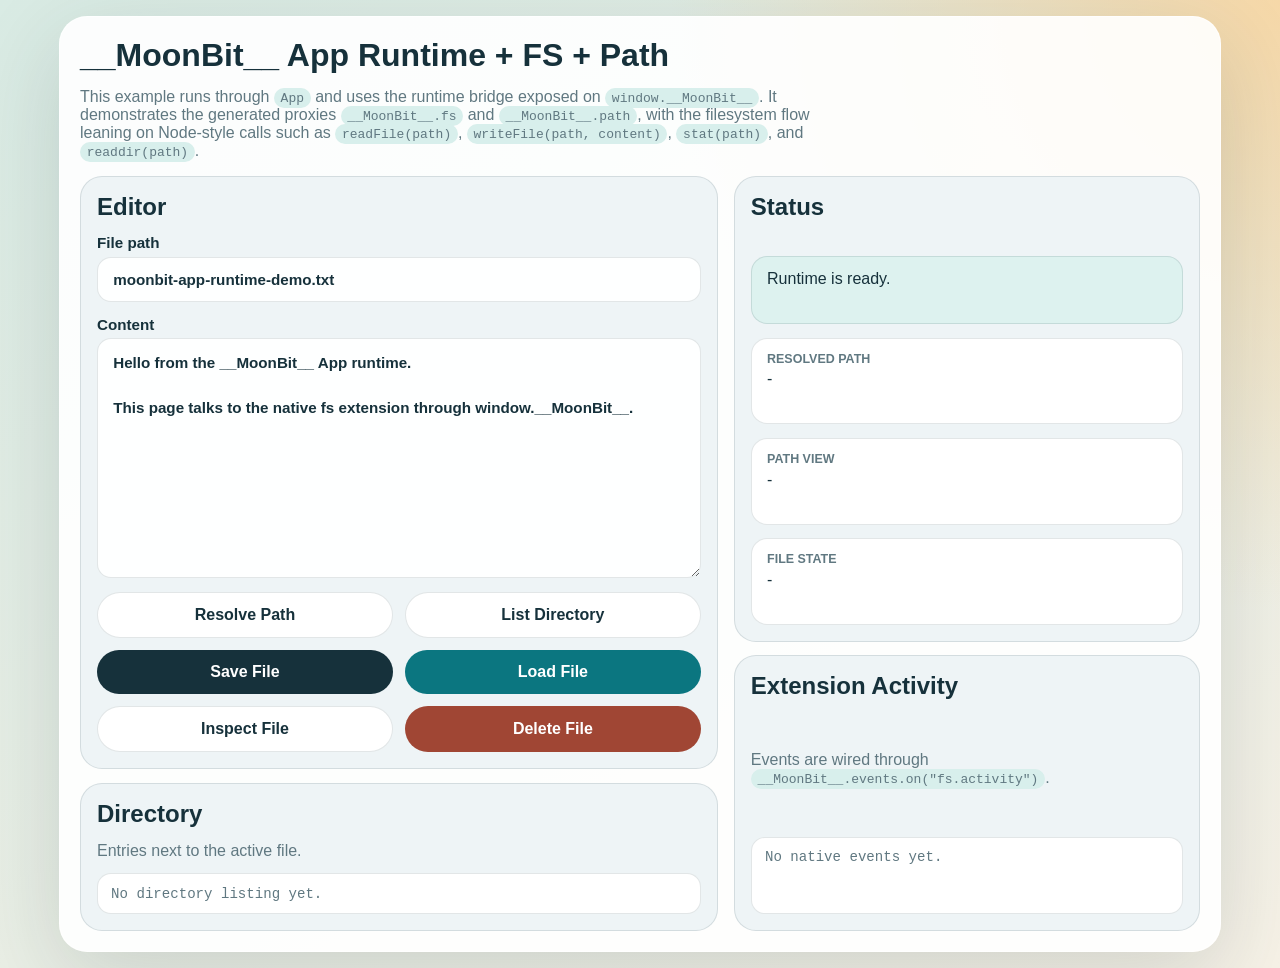
==== app/app.html @ dd626828 "refactor: rename demo package to app" ====
<html>
    <head>
        <style>
            :root {
                color-scheme: light dark;
                --bg-splash: #f6d8a8;
                --bg-start: #d9ebe4;
                --bg-end: #f7f2e7;
                --ink: #16313b;
                --muted: #607881;
                --shell: rgba(255, 255, 255, 0.9);
                --shell-line: rgba(255, 255, 255, 0.7);
                --panel: #eef4f6;
                --panel-line: rgba(22, 49, 59, 0.12);
                --field: rgba(255, 255, 255, 0.94);
                --surface: #ffffff;
                --code-chip: #d8efec;
                --button: #16313b;
                --button-alt: #0b7680;
                --button-ghost: #ffffff;
                --button-ghost-text: #16313b;
                --button-warn: #a04634;
                --notice-ok: #ddf2ef;
                --notice-error: #f9dfdb;
                --shadow: rgba(22, 49, 59, 0.16);
            }

            @media (prefers-color-scheme: dark) {
                :root {
                    --bg-splash: rgba(52, 211, 153, 0.28);
                    --bg-start: #0f1820;
                    --bg-end: #161d27;
                    --ink: #edf3f8;
                    --muted: #9eb2bd;
                    --shell: rgba(16, 24, 31, 0.9);
                    --shell-line: rgba(237, 243, 248, 0.08);
                    --panel: #111b24;
                    --panel-line: rgba(237, 243, 248, 0.1);
                    --field: #0f1820;
                    --surface: #0c141b;
                    --code-chip: #12303a;
                    --button: #34d399;
                    --button-alt: #22c1b4;
                    --button-ghost: #16212b;
                    --button-ghost-text: #edf3f8;
                    --button-warn: #f87171;
                    --notice-ok: #0f2a29;
                    --notice-error: #351918;
                    --shadow: rgba(0, 0, 0, 0.42);
                }
            }

            body {
                margin: 0;
                min-height: 100vh;
                background:
                    radial-gradient(circle at top right, var(--bg-splash) 0%, transparent 38%),
                    linear-gradient(150deg, var(--bg-start) 0%, var(--bg-end) 100%);
                color: var(--ink);
                font-family: "Avenir Next", "Trebuchet MS", sans-serif;
            }
            .shell {
                width: min(70rem, calc(100vw - 2rem));
                margin: 1rem auto;
                padding: 1.25rem;
                border-radius: 28px;
                background: var(--shell);
                border: 1px solid var(--shell-line);
                box-shadow: 0 26px 90px var(--shadow);
            }
            h1,
            h2,
            p {
                margin: 0;
            }
            .hero,
            .panel,
            .stack,
            .form {
                display: grid;
                gap: 0.85rem;
            }
            .hero {
                margin-bottom: 1rem;
            }
            .hero p {
                color: var(--muted);
                max-width: 48rem;
            }
            code {
                padding: 0.16rem 0.42rem;
                border-radius: 999px;
                background: var(--code-chip);
            }
            .layout {
                display: grid;
                grid-template-columns: minmax(0, 1.3fr) minmax(18rem, 0.95fr);
                gap: 1rem;
            }
            .panel {
                padding: 1rem;
                border-radius: 22px;
                background: var(--panel);
                border: 1px solid var(--panel-line);
            }
            label {
                display: grid;
                gap: 0.35rem;
                font-size: 0.95rem;
                font-weight: 600;
            }
            input,
            textarea,
            button {
                font: inherit;
            }
            input,
            textarea {
                width: 100%;
                box-sizing: border-box;
                border: 1px solid var(--panel-line);
                border-radius: 14px;
                background: var(--field);
                color: var(--ink);
                padding: 0.82rem 0.95rem;
            }
            textarea {
                min-height: 15rem;
                resize: vertical;
                line-height: 1.48;
            }
            .actions {
                display: grid;
                grid-template-columns: repeat(2, minmax(0, 1fr));
                gap: 0.75rem;
            }
            button {
                border: 0;
                border-radius: 999px;
                padding: 0.82rem 1rem;
                background: var(--button);
                color: white;
                font-weight: 600;
                cursor: pointer;
            }
            button.alt {
                background: var(--button-alt);
            }
            button.ghost {
                background: var(--button-ghost);
                color: var(--button-ghost-text);
                border: 1px solid var(--panel-line);
            }
            button.warn {
                background: var(--button-warn);
            }
            button:disabled {
                opacity: 0.65;
                cursor: progress;
            }
            .notice,
            .meta {
                border-radius: 16px;
                padding: 0.82rem 0.95rem;
                background: var(--surface);
                border: 1px solid var(--panel-line);
            }
            .notice.error {
                background: var(--notice-error);
            }
            .notice.ok {
                background: var(--notice-ok);
            }
            .muted {
                color: var(--muted);
            }
            .list {
                display: grid;
                gap: 0.55rem;
                margin: 0;
                padding: 0;
                list-style: none;
                max-height: 18rem;
                overflow: auto;
            }
            .list li {
                border-radius: 14px;
                background: var(--surface);
                border: 1px solid var(--panel-line);
                padding: 0.72rem 0.82rem;
                font-family: "SF Mono", "Menlo", monospace;
                font-size: 0.88rem;
            }
            .meta strong {
                display: block;
                margin-bottom: 0.28rem;
                color: var(--muted);
                font-size: 0.78rem;
                text-transform: uppercase;
            }
            @media (max-width: 860px) {
                .layout,
                .actions {
                    grid-template-columns: 1fr;
                }
            }
        </style>
    </head>
    <body>
        <div class="shell">
            <div class="hero">
                <h1>__MoonBit__ App Runtime + FS + Path</h1>
                <p>
                    This example runs through <code>App</code> and uses the
                    runtime bridge exposed on <code>window.__MoonBit__</code>.
                    It demonstrates the generated proxies
                    <code>__MoonBit__.fs</code> and
                    <code>__MoonBit__.path</code>, with the filesystem flow
                    leaning on Node-style calls such as
                    <code>readFile(path)</code>,
                    <code>writeFile(path, content)</code>,
                    <code>stat(path)</code>, and
                    <code>readdir(path)</code>.
                </p>
            </div>
            <div class="layout">
                <div class="stack">
                    <div class="panel">
                        <h2>Editor</h2>
                        <div class="form">
                            <label>
                                File path
                                <input id="path" value="moonbit-app-runtime-demo.txt" />
                            </label>
                            <label>
                                Content
                                <textarea id="content">Hello from the __MoonBit__ App runtime.

This page talks to the native fs extension through window.__MoonBit__.</textarea>
                            </label>
                            <div class="actions">
                                <button id="resolve" class="ghost">Resolve Path</button>
                                <button id="listDir" class="ghost">List Directory</button>
                                <button id="save">Save File</button>
                                <button id="load" class="alt">Load File</button>
                                <button id="inspect" class="ghost">Inspect File</button>
                                <button id="remove" class="warn">Delete File</button>
                            </div>
                        </div>
                    </div>
                    <div class="panel">
                        <h2>Directory</h2>
                        <p class="muted">Entries next to the active file.</p>
                        <ul id="dirList" class="list">
                            <li class="muted">No directory listing yet.</li>
                        </ul>
                    </div>
                </div>
                <div class="stack">
                    <div class="panel">
                        <h2>Status</h2>
                        <div id="notice" class="notice ok">Runtime is ready.</div>
                        <div id="resolved" class="meta">
                            <strong>Resolved Path</strong>
                            <span>-</span>
                        </div>
                        <div id="pathInfo" class="meta">
                            <strong>Path View</strong>
                            <span>-</span>
                        </div>
                        <div id="stat" class="meta">
                            <strong>File State</strong>
                            <span>-</span>
                        </div>
                    </div>
                    <div class="panel">
                        <h2>Extension Activity</h2>
                        <p class="muted">
                            Events are wired through <code>__MoonBit__.events.on("fs.activity")</code>.
                        </p>
                        <ul id="events" class="list">
                            <li class="muted">No native events yet.</li>
                        </ul>
                    </div>
                </div>
            </div>
        </div>
        <script>
            const app = window.__MoonBit__;
            const fs = app.fs;
            const pathApi = app.path;
            const pathInput = document.getElementById("path");
            const contentInput = document.getElementById("content");
            const notice = document.getElementById("notice");
            const resolved = document.getElementById("resolved").querySelector("span");
            const pathInfo = document.getElementById("pathInfo").querySelector("span");
            const stat = document.getElementById("stat").querySelector("span");
            const dirList = document.getElementById("dirList");
            const events = document.getElementById("events");
            const buttons = Array.from(document.querySelectorAll("button"));

            function setBusy(busy) {
                buttons.forEach((button) => {
                    button.disabled = busy;
                });
            }

            function setNotice(message, kind) {
                notice.textContent = message;
                notice.className = "notice " + (kind || "ok");
            }

            function renderDir(entries) {
                dirList.innerHTML = "";
                if (!entries.length) {
                    dirList.innerHTML = '<li class="muted">The directory is empty.</li>';
                    return;
                }
                entries.forEach((entry) => {
                    const item = document.createElement("li");
                    item.textContent = entry;
                    dirList.appendChild(item);
                });
            }

            function renderEvent(event) {
                const item = document.createElement("li");
                const payload = event.payload || {};
                const parts = [event.name];
                if (payload.path) {
                    parts.push(payload.path);
                }
                if (payload.rid != null) {
                    parts.push("rid " + payload.rid);
                }
                if (payload.bytes != null) {
                    parts.push(payload.bytes + " bytes");
                }
                item.textContent = parts.join(" | ");
                if (events.firstElementChild && events.firstElementChild.className === "muted") {
                    events.innerHTML = "";
                }
                events.prepend(item);
                while (events.children.length > 8) {
                    events.removeChild(events.lastElementChild);
                }
            }

            async function refreshPathInfo(path) {
                const [dirname, basename, extname, absolute, normalized] = await Promise.all([
                    pathApi.dirname(path),
                    pathApi.basename(path),
                    pathApi.extname(path),
                    pathApi.isAbsolute(path),
                    pathApi.normalize(path),
                ]);
                pathInfo.textContent =
                    "dir " +
                    dirname +
                    " | base " +
                    basename +
                    " | ext " +
                    (extname || "(none)") +
                    " | absolute " +
                    absolute +
                    " | normalized " +
                    normalized;
            }

            async function resolveInputPath() {
                const input = pathInput.value.trim();
                if (!input) {
                    throw new Error("Please enter a file path.");
                }
                const absolutePath = await pathApi.resolve(input);
                pathInput.value = absolutePath;
                resolved.textContent = absolutePath;
                await refreshPathInfo(absolutePath);
                return absolutePath;
            }

            async function inspect(path) {
                return fs.stat(path, { throwIfNoEntry: false });
            }

            app.events.on("fs.activity", (event) => {
                renderEvent(event);
            });

            document.getElementById("resolve").addEventListener("click", async () => {
                setBusy(true);
                try {
                    await resolveInputPath();
                    setNotice("Resolved the input path through __MoonBit__.path.resolve().");
                } catch (error) {
                    setNotice("Resolve failed: " + String(error), "error");
                }
                setBusy(false);
            });

            document.getElementById("save").addEventListener("click", async () => {
                setBusy(true);
                try {
                    const path = await resolveInputPath();
                    await fs.writeFile(path, contentInput.value, { flush: true });
                    const summary = await inspect(path);
                    stat.textContent = summary.exists
                        ? "size " + summary.size + ", file " + summary.is_file + ", dir " + summary.is_dir
                        : "missing";
                    setNotice("Saved the file through __MoonBit__.fs.writeFile().");
                } catch (error) {
                    setNotice("Save failed: " + String(error), "error");
                }
                setBusy(false);
            });

            document.getElementById("load").addEventListener("click", async () => {
                setBusy(true);
                try {
                    const path = await resolveInputPath();
                    const loaded = {
                        summary: await inspect(path),
                        read: await fs.readFile(path),
                    };
                    contentInput.value = loaded.read.content;
                    stat.textContent =
                        "size " +
                        loaded.summary.size +
                        ", file " +
                        loaded.summary.is_file +
                        ", dir " +
                        loaded.summary.is_dir;
                    setNotice("Loaded the file through __MoonBit__.fs.readFile().");
                } catch (error) {
                    setNotice("Load failed: " + String(error), "error");
                }
                setBusy(false);
            });

            document.getElementById("inspect").addEventListener("click", async () => {
                setBusy(true);
                try {
                    const path = await resolveInputPath();
                    const summary = await inspect(path);
                    stat.textContent = summary.exists
                        ? "size " + summary.size + ", file " + summary.is_file + ", dir " + summary.is_dir
                        : "missing";
                    setNotice(
                        summary.exists
                            ? "Inspected the current file."
                            : "The file does not exist yet.",
                        summary.exists ? "ok" : "error",
                    );
                } catch (error) {
                    setNotice("Inspect failed: " + String(error), "error");
                }
                setBusy(false);
            });

            document.getElementById("listDir").addEventListener("click", async () => {
                setBusy(true);
                try {
                    const path = await resolveInputPath();
                    const dirname = await pathApi.dirname(path);
                    const entries = await fs.readdir(dirname);
                    renderDir(entries.entries);
                    setNotice("Listed the parent directory.");
                } catch (error) {
                    setNotice("Directory listing failed: " + String(error), "error");
                }
                setBusy(false);
            });

            document.getElementById("remove").addEventListener("click", async () => {
                setBusy(true);
                try {
                    const path = await resolveInputPath();
                    const removed = await fs.rm(path, { force: true });
                    stat.textContent = removed.removed ? "removed" : "already missing";
                    setNotice(
                        removed.removed ? "Deleted the file." : "The file was already absent.",
                        removed.removed ? "ok" : "error",
                    );
                } catch (error) {
                    setNotice("Delete failed: " + String(error), "error");
                }
                setBusy(false);
            });

            resolveInputPath().catch((error) => {
                setNotice("Initial path analysis failed: " + String(error), "error");
            });
        </script>
    </body>
</html>
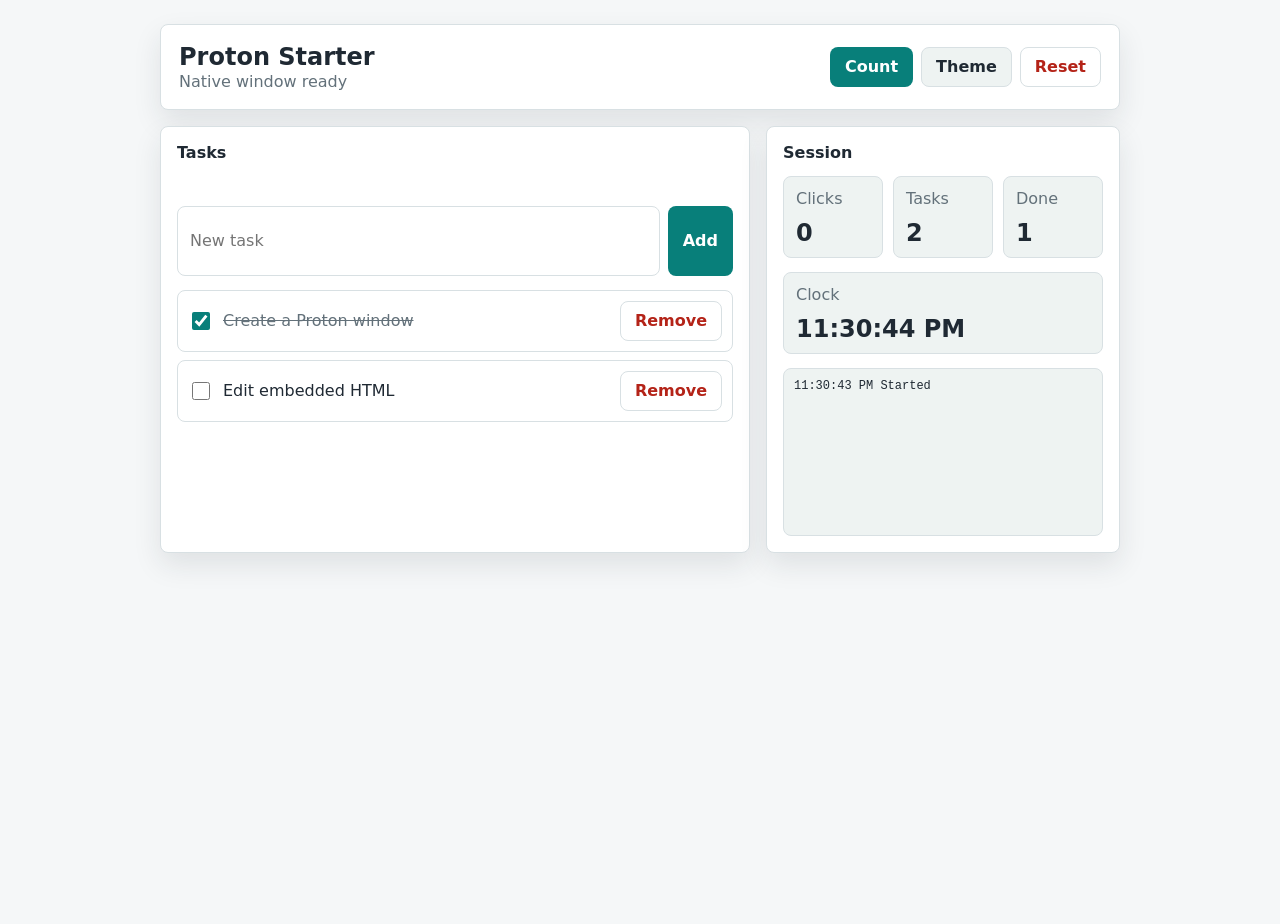
==== commit b69de4f8: "feat: make demo a generic Proton starter" ====
--- a/app/app.html
+++ b/app/app.html
@@ -1,495 +1,435 @@
-<html>
+<!doctype html>
+<html lang="en">
     <head>
+        <meta charset="utf-8" />
+        <meta name="viewport" content="width=device-width, initial-scale=1" />
         <style>
             :root {
-                color-scheme: light dark;
-                --bg-splash: #f6d8a8;
-                --bg-start: #d9ebe4;
-                --bg-end: #f7f2e7;
-                --ink: #16313b;
-                --muted: #607881;
-                --shell: rgba(255, 255, 255, 0.9);
-                --shell-line: rgba(255, 255, 255, 0.7);
-                --panel: #eef4f6;
-                --panel-line: rgba(22, 49, 59, 0.12);
-                --field: rgba(255, 255, 255, 0.94);
-                --surface: #ffffff;
-                --code-chip: #d8efec;
-                --button: #16313b;
-                --button-alt: #0b7680;
-                --button-ghost: #ffffff;
-                --button-ghost-text: #16313b;
-                --button-warn: #a04634;
-                --notice-ok: #ddf2ef;
-                --notice-error: #f9dfdb;
-                --shadow: rgba(22, 49, 59, 0.16);
-            }
-
-            @media (prefers-color-scheme: dark) {
-                :root {
-                    --bg-splash: rgba(52, 211, 153, 0.28);
-                    --bg-start: #0f1820;
-                    --bg-end: #161d27;
-                    --ink: #edf3f8;
-                    --muted: #9eb2bd;
-                    --shell: rgba(16, 24, 31, 0.9);
-                    --shell-line: rgba(237, 243, 248, 0.08);
-                    --panel: #111b24;
-                    --panel-line: rgba(237, 243, 248, 0.1);
-                    --field: #0f1820;
-                    --surface: #0c141b;
-                    --code-chip: #12303a;
-                    --button: #34d399;
-                    --button-alt: #22c1b4;
-                    --button-ghost: #16212b;
-                    --button-ghost-text: #edf3f8;
-                    --button-warn: #f87171;
-                    --notice-ok: #0f2a29;
-                    --notice-error: #351918;
-                    --shadow: rgba(0, 0, 0, 0.42);
-                }
+                color-scheme: light;
+                --bg: #f5f7f8;
+                --panel: #ffffff;
+                --panel-alt: #eef3f2;
+                --line: #d8e0e3;
+                --ink: #1f2933;
+                --muted: #63717a;
+                --accent: #087f7a;
+                --accent-ink: #ffffff;
+                --warm: #b45309;
+                --danger: #b42318;
+                --shadow: rgba(31, 41, 51, 0.1);
+            }
+
+            [data-theme="dark"] {
+                color-scheme: dark;
+                --bg: #101417;
+                --panel: #171d21;
+                --panel-alt: #1f292e;
+                --line: #344149;
+                --ink: #edf2f4;
+                --muted: #a7b4bb;
+                --accent: #2dd4bf;
+                --accent-ink: #071011;
+                --warm: #f59e0b;
+                --danger: #fb7185;
+                --shadow: rgba(0, 0, 0, 0.32);
+            }
+
+            * {
+                box-sizing: border-box;
             }
 
             body {
                 margin: 0;
                 min-height: 100vh;
-                background:
-                    radial-gradient(circle at top right, var(--bg-splash) 0%, transparent 38%),
-                    linear-gradient(150deg, var(--bg-start) 0%, var(--bg-end) 100%);
+                background: var(--bg);
                 color: var(--ink);
-                font-family: "Avenir Next", "Trebuchet MS", sans-serif;
-            }
-            .shell {
-                width: min(70rem, calc(100vw - 2rem));
-                margin: 1rem auto;
-                padding: 1.25rem;
-                border-radius: 28px;
-                background: var(--shell);
-                border: 1px solid var(--shell-line);
-                box-shadow: 0 26px 90px var(--shadow);
-            }
+                font-family:
+                    Inter, "Segoe UI", system-ui, -apple-system, BlinkMacSystemFont,
+                    sans-serif;
+            }
+
+            button,
+            input {
+                font: inherit;
+            }
+
+            .app {
+                width: min(960px, calc(100vw - 32px));
+                margin: 24px auto;
+                display: grid;
+                gap: 16px;
+            }
+
+            .topbar,
+            .panel,
+            .task {
+                border: 1px solid var(--line);
+                border-radius: 8px;
+                background: var(--panel);
+                box-shadow: 0 12px 28px var(--shadow);
+            }
+
+            .topbar {
+                min-height: 80px;
+                padding: 18px;
+                display: flex;
+                align-items: center;
+                justify-content: space-between;
+                gap: 16px;
+            }
+
             h1,
             h2,
             p {
                 margin: 0;
             }
-            .hero,
-            .panel,
-            .stack,
-            .form {
-                display: grid;
-                gap: 0.85rem;
-            }
-            .hero {
-                margin-bottom: 1rem;
-            }
-            .hero p {
-                color: var(--muted);
-                max-width: 48rem;
-            }
-            code {
-                padding: 0.16rem 0.42rem;
-                border-radius: 999px;
-                background: var(--code-chip);
-            }
-            .layout {
-                display: grid;
-                grid-template-columns: minmax(0, 1.3fr) minmax(18rem, 0.95fr);
-                gap: 1rem;
-            }
-            .panel {
-                padding: 1rem;
-                border-radius: 22px;
-                background: var(--panel);
-                border: 1px solid var(--panel-line);
-            }
-            label {
-                display: grid;
-                gap: 0.35rem;
-                font-size: 0.95rem;
-                font-weight: 600;
-            }
-            input,
-            textarea,
-            button {
-                font: inherit;
-            }
-            input,
-            textarea {
-                width: 100%;
-                box-sizing: border-box;
-                border: 1px solid var(--panel-line);
-                border-radius: 14px;
-                background: var(--field);
-                color: var(--ink);
-                padding: 0.82rem 0.95rem;
-            }
-            textarea {
-                min-height: 15rem;
-                resize: vertical;
-                line-height: 1.48;
-            }
-            .actions {
-                display: grid;
-                grid-template-columns: repeat(2, minmax(0, 1fr));
-                gap: 0.75rem;
-            }
-            button {
-                border: 0;
-                border-radius: 999px;
-                padding: 0.82rem 1rem;
-                background: var(--button);
-                color: white;
-                font-weight: 600;
-                cursor: pointer;
-            }
-            button.alt {
-                background: var(--button-alt);
-            }
-            button.ghost {
-                background: var(--button-ghost);
-                color: var(--button-ghost-text);
-                border: 1px solid var(--panel-line);
-            }
-            button.warn {
-                background: var(--button-warn);
-            }
-            button:disabled {
-                opacity: 0.65;
-                cursor: progress;
-            }
-            .notice,
-            .meta {
-                border-radius: 16px;
-                padding: 0.82rem 0.95rem;
-                background: var(--surface);
-                border: 1px solid var(--panel-line);
-            }
-            .notice.error {
-                background: var(--notice-error);
-            }
-            .notice.ok {
-                background: var(--notice-ok);
-            }
+
+            h1 {
+                font-size: 24px;
+                line-height: 1.2;
+            }
+
+            h2 {
+                font-size: 16px;
+                line-height: 1.2;
+            }
+
             .muted {
                 color: var(--muted);
             }
-            .list {
-                display: grid;
-                gap: 0.55rem;
-                margin: 0;
-                padding: 0;
-                list-style: none;
-                max-height: 18rem;
+
+            .toolbar {
+                display: flex;
+                gap: 8px;
+                flex-wrap: wrap;
+                justify-content: flex-end;
+            }
+
+            .grid {
+                display: grid;
+                grid-template-columns: minmax(0, 1.25fr) minmax(280px, 0.75fr);
+                gap: 16px;
+            }
+
+            .panel {
+                padding: 16px;
+                display: grid;
+                gap: 14px;
+            }
+
+            .stats {
+                display: grid;
+                grid-template-columns: repeat(3, minmax(0, 1fr));
+                gap: 10px;
+            }
+
+            .stat {
+                min-height: 82px;
+                padding: 12px;
+                border: 1px solid var(--line);
+                border-radius: 8px;
+                background: var(--panel-alt);
+                display: grid;
+                align-content: space-between;
+            }
+
+            .stat strong {
+                font-size: 24px;
+                line-height: 1;
+            }
+
+            .row {
+                display: grid;
+                grid-template-columns: minmax(0, 1fr) auto;
+                gap: 8px;
+            }
+
+            input {
+                width: 100%;
+                min-height: 40px;
+                border: 1px solid var(--line);
+                border-radius: 8px;
+                background: var(--panel);
+                color: var(--ink);
+                padding: 0 12px;
+            }
+
+            button {
+                min-height: 40px;
+                border: 1px solid transparent;
+                border-radius: 8px;
+                padding: 0 14px;
+                background: var(--accent);
+                color: var(--accent-ink);
+                cursor: pointer;
+                font-weight: 600;
+            }
+
+            button.secondary {
+                background: var(--panel-alt);
+                color: var(--ink);
+                border-color: var(--line);
+            }
+
+            button.warm {
+                background: var(--warm);
+                color: #ffffff;
+            }
+
+            button.danger {
+                background: transparent;
+                color: var(--danger);
+                border-color: var(--line);
+            }
+
+            .tasks {
+                display: grid;
+                gap: 8px;
+                min-height: 216px;
+                align-content: start;
+            }
+
+            .task {
+                min-height: 52px;
+                padding: 10px;
+                display: grid;
+                grid-template-columns: auto minmax(0, 1fr) auto;
+                align-items: center;
+                gap: 10px;
+                box-shadow: none;
+            }
+
+            .task input {
+                width: 18px;
+                min-height: 18px;
+                accent-color: var(--accent);
+            }
+
+            .task.done span {
+                color: var(--muted);
+                text-decoration: line-through;
+            }
+
+            .empty {
+                min-height: 216px;
+                border: 1px dashed var(--line);
+                border-radius: 8px;
+                display: grid;
+                place-items: center;
+                color: var(--muted);
+            }
+
+            .log {
+                min-height: 168px;
+                max-height: 168px;
                 overflow: auto;
-            }
-            .list li {
-                border-radius: 14px;
-                background: var(--surface);
-                border: 1px solid var(--panel-line);
-                padding: 0.72rem 0.82rem;
-                font-family: "SF Mono", "Menlo", monospace;
-                font-size: 0.88rem;
-            }
-            .meta strong {
-                display: block;
-                margin-bottom: 0.28rem;
-                color: var(--muted);
-                font-size: 0.78rem;
-                text-transform: uppercase;
-            }
-            @media (max-width: 860px) {
-                .layout,
-                .actions {
+                border: 1px solid var(--line);
+                border-radius: 8px;
+                background: var(--panel-alt);
+                padding: 10px;
+                display: grid;
+                align-content: start;
+                gap: 6px;
+                font-family: "Cascadia Mono", "SFMono-Regular", Consolas, monospace;
+                font-size: 12px;
+            }
+
+            .log div {
+                white-space: nowrap;
+            }
+
+            @media (max-width: 760px) {
+                .topbar {
+                    align-items: flex-start;
+                    flex-direction: column;
+                }
+
+                .toolbar {
+                    justify-content: flex-start;
+                }
+
+                .grid,
+                .stats {
                     grid-template-columns: 1fr;
                 }
             }
         </style>
     </head>
     <body>
-        <div class="shell">
-            <div class="hero">
-                <h1>__MoonBit__ App Runtime + FS + Path</h1>
-                <p>
-                    This example runs through <code>App</code> and uses the
-                    runtime bridge exposed on <code>window.__MoonBit__</code>.
-                    It demonstrates the generated proxies
-                    <code>__MoonBit__.fs</code> and
-                    <code>__MoonBit__.path</code>, with the filesystem flow
-                    leaning on Node-style calls such as
-                    <code>readFile(path)</code>,
-                    <code>writeFile(path, content)</code>,
-                    <code>stat(path)</code>, and
-                    <code>readdir(path)</code>.
-                </p>
-            </div>
-            <div class="layout">
-                <div class="stack">
-                    <div class="panel">
-                        <h2>Editor</h2>
-                        <div class="form">
-                            <label>
-                                File path
-                                <input id="path" value="moonbit-app-runtime-demo.txt" />
-                            </label>
-                            <label>
-                                Content
-                                <textarea id="content">Hello from the __MoonBit__ App runtime.
-
-This page talks to the native fs extension through window.__MoonBit__.</textarea>
-                            </label>
-                            <div class="actions">
-                                <button id="resolve" class="ghost">Resolve Path</button>
-                                <button id="listDir" class="ghost">List Directory</button>
-                                <button id="save">Save File</button>
-                                <button id="load" class="alt">Load File</button>
-                                <button id="inspect" class="ghost">Inspect File</button>
-                                <button id="remove" class="warn">Delete File</button>
-                            </div>
+        <main class="app">
+            <header class="topbar">
+                <div>
+                    <h1>Proton Starter</h1>
+                    <p class="muted" id="subtitle">Native window ready</p>
+                </div>
+                <div class="toolbar">
+                    <button id="tick">Count</button>
+                    <button id="theme" class="secondary">Theme</button>
+                    <button id="reset" class="danger">Reset</button>
+                </div>
+            </header>
+
+            <section class="grid">
+                <div class="panel">
+                    <h2>Tasks</h2>
+                    <form class="row" id="taskForm">
+                        <input id="taskInput" placeholder="New task" autocomplete="off" />
+                        <button>Add</button>
+                    </form>
+                    <div id="tasks" class="tasks"></div>
+                </div>
+
+                <aside class="panel">
+                    <h2>Session</h2>
+                    <div class="stats">
+                        <div class="stat">
+                            <span class="muted">Clicks</span>
+                            <strong id="count">0</strong>
+                        </div>
+                        <div class="stat">
+                            <span class="muted">Tasks</span>
+                            <strong id="taskCount">0</strong>
+                        </div>
+                        <div class="stat">
+                            <span class="muted">Done</span>
+                            <strong id="doneCount">0</strong>
                         </div>
                     </div>
-                    <div class="panel">
-                        <h2>Directory</h2>
-                        <p class="muted">Entries next to the active file.</p>
-                        <ul id="dirList" class="list">
-                            <li class="muted">No directory listing yet.</li>
-                        </ul>
+                    <div class="stat">
+                        <span class="muted">Clock</span>
+                        <strong id="clock">--:--:--</strong>
                     </div>
-                </div>
-                <div class="stack">
-                    <div class="panel">
-                        <h2>Status</h2>
-                        <div id="notice" class="notice ok">Runtime is ready.</div>
-                        <div id="resolved" class="meta">
-                            <strong>Resolved Path</strong>
-                            <span>-</span>
-                        </div>
-                        <div id="pathInfo" class="meta">
-                            <strong>Path View</strong>
-                            <span>-</span>
-                        </div>
-                        <div id="stat" class="meta">
-                            <strong>File State</strong>
-                            <span>-</span>
-                        </div>
-                    </div>
-                    <div class="panel">
-                        <h2>Extension Activity</h2>
-                        <p class="muted">
-                            Events are wired through <code>__MoonBit__.events.on("fs.activity")</code>.
-                        </p>
-                        <ul id="events" class="list">
-                            <li class="muted">No native events yet.</li>
-                        </ul>
-                    </div>
-                </div>
-            </div>
-        </div>
+                    <div class="log" id="log"></div>
+                </aside>
+            </section>
+        </main>
+
         <script>
-            const app = window.__MoonBit__;
-            const fs = app.fs;
-            const pathApi = app.path;
-            const pathInput = document.getElementById("path");
-            const contentInput = document.getElementById("content");
-            const notice = document.getElementById("notice");
-            const resolved = document.getElementById("resolved").querySelector("span");
-            const pathInfo = document.getElementById("pathInfo").querySelector("span");
-            const stat = document.getElementById("stat").querySelector("span");
-            const dirList = document.getElementById("dirList");
-            const events = document.getElementById("events");
-            const buttons = Array.from(document.querySelectorAll("button"));
-
-            function setBusy(busy) {
-                buttons.forEach((button) => {
-                    button.disabled = busy;
-                });
-            }
-
-            function setNotice(message, kind) {
-                notice.textContent = message;
-                notice.className = "notice " + (kind || "ok");
-            }
-
-            function renderDir(entries) {
-                dirList.innerHTML = "";
-                if (!entries.length) {
-                    dirList.innerHTML = '<li class="muted">The directory is empty.</li>';
+            const state = {
+                count: 0,
+                nextTaskId: 3,
+                theme: "light",
+                tasks: [
+                    { id: 1, title: "Create a Proton window", done: true },
+                    { id: 2, title: "Edit embedded HTML", done: false },
+                ],
+            };
+
+            const elements = {
+                count: document.getElementById("count"),
+                taskCount: document.getElementById("taskCount"),
+                doneCount: document.getElementById("doneCount"),
+                clock: document.getElementById("clock"),
+                log: document.getElementById("log"),
+                tasks: document.getElementById("tasks"),
+                taskInput: document.getElementById("taskInput"),
+            };
+
+            function addLog(message) {
+                const line = document.createElement("div");
+                line.textContent = new Date().toLocaleTimeString() + "  " + message;
+                elements.log.prepend(line);
+                while (elements.log.children.length > 10) {
+                    elements.log.removeChild(elements.log.lastElementChild);
+                }
+            }
+
+            function renderStats() {
+                elements.count.textContent = String(state.count);
+                elements.taskCount.textContent = String(state.tasks.length);
+                elements.doneCount.textContent = String(
+                    state.tasks.filter((task) => task.done).length,
+                );
+            }
+
+            function renderTasks() {
+                elements.tasks.innerHTML = "";
+                if (state.tasks.length === 0) {
+                    const empty = document.createElement("div");
+                    empty.className = "empty";
+                    empty.textContent = "No tasks";
+                    elements.tasks.appendChild(empty);
                     return;
                 }
-                entries.forEach((entry) => {
-                    const item = document.createElement("li");
-                    item.textContent = entry;
-                    dirList.appendChild(item);
-                });
-            }
-
-            function renderEvent(event) {
-                const item = document.createElement("li");
-                const payload = event.payload || {};
-                const parts = [event.name];
-                if (payload.path) {
-                    parts.push(payload.path);
-                }
-                if (payload.rid != null) {
-                    parts.push("rid " + payload.rid);
-                }
-                if (payload.bytes != null) {
-                    parts.push(payload.bytes + " bytes");
-                }
-                item.textContent = parts.join(" | ");
-                if (events.firstElementChild && events.firstElementChild.className === "muted") {
-                    events.innerHTML = "";
-                }
-                events.prepend(item);
-                while (events.children.length > 8) {
-                    events.removeChild(events.lastElementChild);
-                }
-            }
-
-            async function refreshPathInfo(path) {
-                const [dirname, basename, extname, absolute, normalized] = await Promise.all([
-                    pathApi.dirname(path),
-                    pathApi.basename(path),
-                    pathApi.extname(path),
-                    pathApi.isAbsolute(path),
-                    pathApi.normalize(path),
-                ]);
-                pathInfo.textContent =
-                    "dir " +
-                    dirname +
-                    " | base " +
-                    basename +
-                    " | ext " +
-                    (extname || "(none)") +
-                    " | absolute " +
-                    absolute +
-                    " | normalized " +
-                    normalized;
-            }
-
-            async function resolveInputPath() {
-                const input = pathInput.value.trim();
-                if (!input) {
-                    throw new Error("Please enter a file path.");
-                }
-                const absolutePath = await pathApi.resolve(input);
-                pathInput.value = absolutePath;
-                resolved.textContent = absolutePath;
-                await refreshPathInfo(absolutePath);
-                return absolutePath;
-            }
-
-            async function inspect(path) {
-                return fs.stat(path, { throwIfNoEntry: false });
-            }
-
-            app.events.on("fs.activity", (event) => {
-                renderEvent(event);
+
+                for (const task of state.tasks) {
+                    const item = document.createElement("label");
+                    item.className = "task" + (task.done ? " done" : "");
+
+                    const checkbox = document.createElement("input");
+                    checkbox.type = "checkbox";
+                    checkbox.checked = task.done;
+                    checkbox.addEventListener("change", () => {
+                        task.done = checkbox.checked;
+                        addLog((task.done ? "Done: " : "Open: ") + task.title);
+                        render();
+                    });
+
+                    const title = document.createElement("span");
+                    title.textContent = task.title;
+
+                    const remove = document.createElement("button");
+                    remove.type = "button";
+                    remove.className = "danger";
+                    remove.textContent = "Remove";
+                    remove.addEventListener("click", () => {
+                        state.tasks = state.tasks.filter((item) => item.id !== task.id);
+                        addLog("Removed: " + task.title);
+                        render();
+                    });
+
+                    item.append(checkbox, title, remove);
+                    elements.tasks.appendChild(item);
+                }
+            }
+
+            function render() {
+                document.documentElement.dataset.theme = state.theme;
+                renderStats();
+                renderTasks();
+            }
+
+            document.getElementById("tick").addEventListener("click", () => {
+                state.count += 1;
+                addLog("Count " + state.count);
+                renderStats();
             });
 
-            document.getElementById("resolve").addEventListener("click", async () => {
-                setBusy(true);
-                try {
-                    await resolveInputPath();
-                    setNotice("Resolved the input path through __MoonBit__.path.resolve().");
-                } catch (error) {
-                    setNotice("Resolve failed: " + String(error), "error");
-                }
-                setBusy(false);
+            document.getElementById("theme").addEventListener("click", () => {
+                state.theme = state.theme === "light" ? "dark" : "light";
+                addLog("Theme " + state.theme);
+                render();
             });
 
-            document.getElementById("save").addEventListener("click", async () => {
-                setBusy(true);
-                try {
-                    const path = await resolveInputPath();
-                    await fs.writeFile(path, contentInput.value, { flush: true });
-                    const summary = await inspect(path);
-                    stat.textContent = summary.exists
-                        ? "size " + summary.size + ", file " + summary.is_file + ", dir " + summary.is_dir
-                        : "missing";
-                    setNotice("Saved the file through __MoonBit__.fs.writeFile().");
-                } catch (error) {
-                    setNotice("Save failed: " + String(error), "error");
-                }
-                setBusy(false);
+            document.getElementById("reset").addEventListener("click", () => {
+                state.count = 0;
+                state.tasks = [];
+                addLog("Reset");
+                render();
             });
 
-            document.getElementById("load").addEventListener("click", async () => {
-                setBusy(true);
-                try {
-                    const path = await resolveInputPath();
-                    const loaded = {
-                        summary: await inspect(path),
-                        read: await fs.readFile(path),
-                    };
-                    contentInput.value = loaded.read.content;
-                    stat.textContent =
-                        "size " +
-                        loaded.summary.size +
-                        ", file " +
-                        loaded.summary.is_file +
-                        ", dir " +
-                        loaded.summary.is_dir;
-                    setNotice("Loaded the file through __MoonBit__.fs.readFile().");
-                } catch (error) {
-                    setNotice("Load failed: " + String(error), "error");
-                }
-                setBusy(false);
+            document.getElementById("taskForm").addEventListener("submit", (event) => {
+                event.preventDefault();
+                const title = elements.taskInput.value.trim();
+                if (!title) {
+                    elements.taskInput.focus();
+                    return;
+                }
+                state.tasks.push({ id: state.nextTaskId, title, done: false });
+                state.nextTaskId += 1;
+                elements.taskInput.value = "";
+                addLog("Added: " + title);
+                render();
             });
 
-            document.getElementById("inspect").addEventListener("click", async () => {
-                setBusy(true);
-                try {
-                    const path = await resolveInputPath();
-                    const summary = await inspect(path);
-                    stat.textContent = summary.exists
-                        ? "size " + summary.size + ", file " + summary.is_file + ", dir " + summary.is_dir
-                        : "missing";
-                    setNotice(
-                        summary.exists
-                            ? "Inspected the current file."
-                            : "The file does not exist yet.",
-                        summary.exists ? "ok" : "error",
-                    );
-                } catch (error) {
-                    setNotice("Inspect failed: " + String(error), "error");
-                }
-                setBusy(false);
-            });
-
-            document.getElementById("listDir").addEventListener("click", async () => {
-                setBusy(true);
-                try {
-                    const path = await resolveInputPath();
-                    const dirname = await pathApi.dirname(path);
-                    const entries = await fs.readdir(dirname);
-                    renderDir(entries.entries);
-                    setNotice("Listed the parent directory.");
-                } catch (error) {
-                    setNotice("Directory listing failed: " + String(error), "error");
-                }
-                setBusy(false);
-            });
-
-            document.getElementById("remove").addEventListener("click", async () => {
-                setBusy(true);
-                try {
-                    const path = await resolveInputPath();
-                    const removed = await fs.rm(path, { force: true });
-                    stat.textContent = removed.removed ? "removed" : "already missing";
-                    setNotice(
-                        removed.removed ? "Deleted the file." : "The file was already absent.",
-                        removed.removed ? "ok" : "error",
-                    );
-                } catch (error) {
-                    setNotice("Delete failed: " + String(error), "error");
-                }
-                setBusy(false);
-            });
-
-            resolveInputPath().catch((error) => {
-                setNotice("Initial path analysis failed: " + String(error), "error");
-            });
+            function updateClock() {
+                elements.clock.textContent = new Date().toLocaleTimeString();
+            }
+
+            updateClock();
+            setInterval(updateClock, 1000);
+            addLog("Started");
+            render();
         </script>
     </body>
 </html>
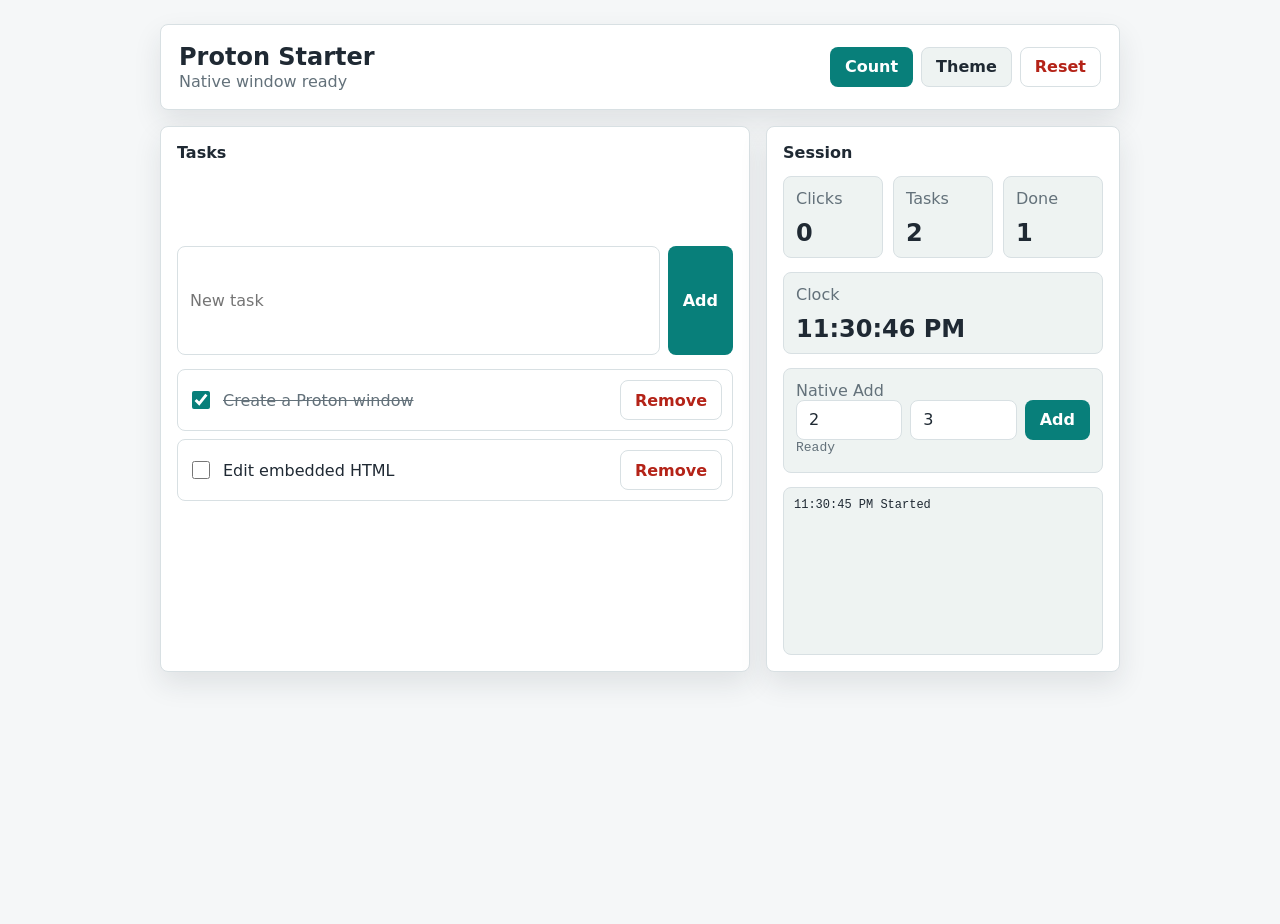
==== commit 9d45caca: "feat: add async add extension module" ====
--- a/app/app.html
+++ b/app/app.html
@@ -182,6 +182,26 @@
                 border-color: var(--line);
             }
 
+            button:disabled {
+                cursor: wait;
+                opacity: 0.64;
+            }
+
+            .add-form {
+                display: grid;
+                grid-template-columns: minmax(0, 1fr) minmax(0, 1fr) auto;
+                gap: 8px;
+                align-items: center;
+            }
+
+            .extension-result {
+                min-height: 20px;
+                color: var(--muted);
+                font-family: "Cascadia Mono", "SFMono-Regular", Consolas, monospace;
+                font-size: 13px;
+                line-height: 1.3;
+            }
+
             .tasks {
                 display: grid;
                 gap: 8px;
@@ -250,6 +270,10 @@
 
                 .grid,
                 .stats {
+                    grid-template-columns: 1fr;
+                }
+
+                .add-form {
                     grid-template-columns: 1fr;
                 }
             }
@@ -299,6 +323,15 @@
                         <span class="muted">Clock</span>
                         <strong id="clock">--:--:--</strong>
                     </div>
+                    <div class="stat">
+                        <span class="muted">Native Add</span>
+                        <form class="add-form" id="addForm">
+                            <input id="addLeft" type="number" value="2" aria-label="Left" />
+                            <input id="addRight" type="number" value="3" aria-label="Right" />
+                            <button id="addRun">Add</button>
+                        </form>
+                        <output class="extension-result" id="addResult">Ready</output>
+                    </div>
                     <div class="log" id="log"></div>
                 </aside>
             </section>
@@ -323,6 +356,10 @@
                 log: document.getElementById("log"),
                 tasks: document.getElementById("tasks"),
                 taskInput: document.getElementById("taskInput"),
+                addLeft: document.getElementById("addLeft"),
+                addRight: document.getElementById("addRight"),
+                addRun: document.getElementById("addRun"),
+                addResult: document.getElementById("addResult"),
             };
 
             function addLog(message) {
@@ -422,6 +459,29 @@
                 render();
             });
 
+            document.getElementById("addForm").addEventListener("submit", async (event) => {
+                event.preventDefault();
+                const payload = {
+                    left: Number(elements.addLeft.value || "0"),
+                    right: Number(elements.addRight.value || "0"),
+                };
+
+                elements.addRun.disabled = true;
+                elements.addResult.textContent = "Waiting...";
+
+                try {
+                    const total = await window.__MoonBit__.add.slowAdd(payload);
+                    elements.addResult.textContent =
+                        `${payload.left} + ${payload.right} = ${total}`;
+                    addLog("Native add " + total);
+                } catch (error) {
+                    elements.addResult.textContent = String(error);
+                    addLog("Native add failed");
+                } finally {
+                    elements.addRun.disabled = false;
+                }
+            });
+
             function updateClock() {
                 elements.clock.textContent = new Date().toLocaleTimeString();
             }
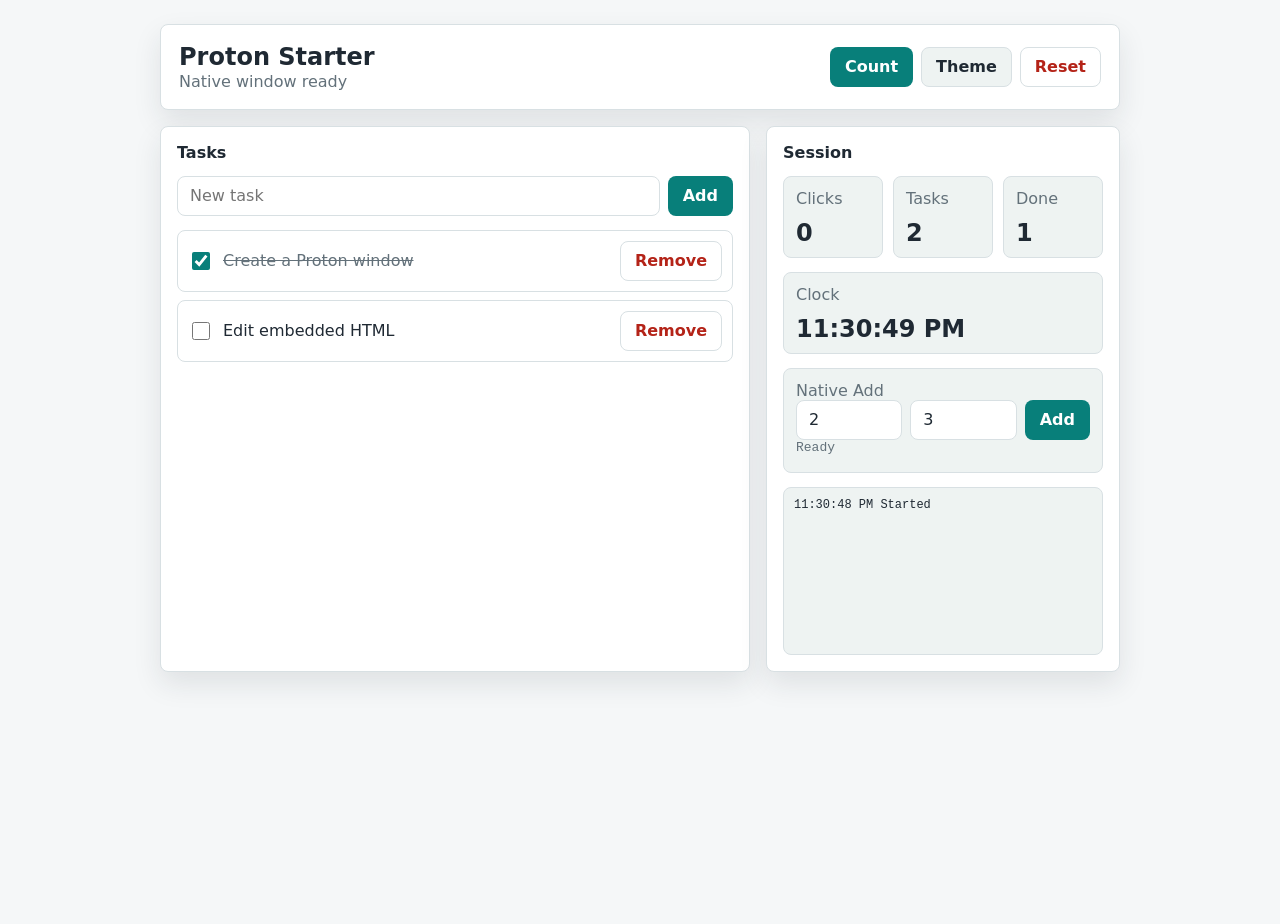
==== commit ae604e76: "fix: keep task form controls compact" ====
--- a/app/app.html
+++ b/app/app.html
@@ -114,6 +114,7 @@
             .panel {
                 padding: 16px;
                 display: grid;
+                align-content: start;
                 gap: 14px;
             }
 
@@ -141,7 +142,14 @@
             .row {
                 display: grid;
                 grid-template-columns: minmax(0, 1fr) auto;
+                align-items: center;
+                align-self: start;
                 gap: 8px;
+            }
+
+            .row input,
+            .row button {
+                height: 40px;
             }
 
             input {
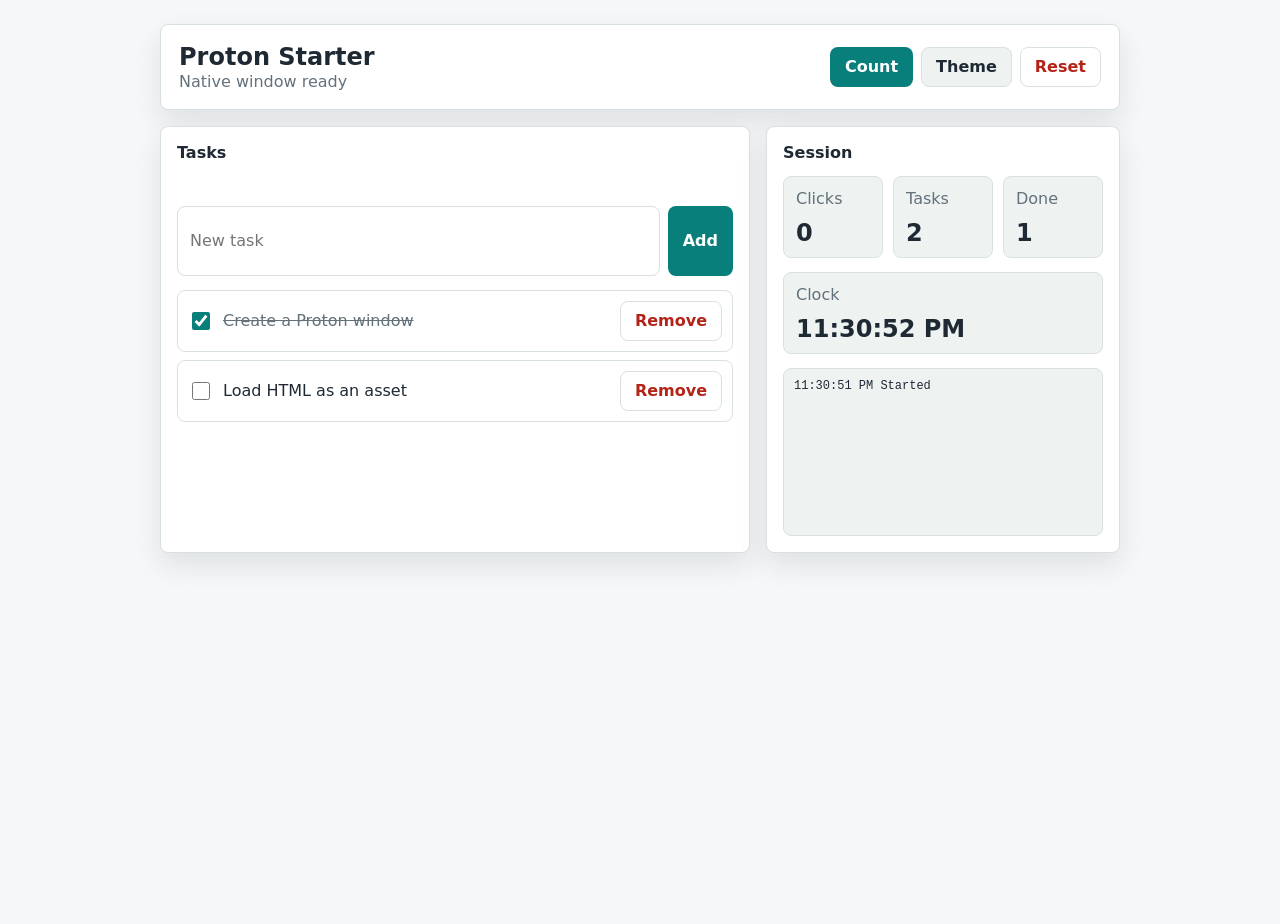
==== commit e9e7da63: "refactor: load app assets from files" ====
--- a/app/app.html
+++ b/app/app.html
@@ -3,289 +3,7 @@
     <head>
         <meta charset="utf-8" />
         <meta name="viewport" content="width=device-width, initial-scale=1" />
-        <style>
-            :root {
-                color-scheme: light;
-                --bg: #f5f7f8;
-                --panel: #ffffff;
-                --panel-alt: #eef3f2;
-                --line: #d8e0e3;
-                --ink: #1f2933;
-                --muted: #63717a;
-                --accent: #087f7a;
-                --accent-ink: #ffffff;
-                --warm: #b45309;
-                --danger: #b42318;
-                --shadow: rgba(31, 41, 51, 0.1);
-            }
-
-            [data-theme="dark"] {
-                color-scheme: dark;
-                --bg: #101417;
-                --panel: #171d21;
-                --panel-alt: #1f292e;
-                --line: #344149;
-                --ink: #edf2f4;
-                --muted: #a7b4bb;
-                --accent: #2dd4bf;
-                --accent-ink: #071011;
-                --warm: #f59e0b;
-                --danger: #fb7185;
-                --shadow: rgba(0, 0, 0, 0.32);
-            }
-
-            * {
-                box-sizing: border-box;
-            }
-
-            body {
-                margin: 0;
-                min-height: 100vh;
-                background: var(--bg);
-                color: var(--ink);
-                font-family:
-                    Inter, "Segoe UI", system-ui, -apple-system, BlinkMacSystemFont,
-                    sans-serif;
-            }
-
-            button,
-            input {
-                font: inherit;
-            }
-
-            .app {
-                width: min(960px, calc(100vw - 32px));
-                margin: 24px auto;
-                display: grid;
-                gap: 16px;
-            }
-
-            .topbar,
-            .panel,
-            .task {
-                border: 1px solid var(--line);
-                border-radius: 8px;
-                background: var(--panel);
-                box-shadow: 0 12px 28px var(--shadow);
-            }
-
-            .topbar {
-                min-height: 80px;
-                padding: 18px;
-                display: flex;
-                align-items: center;
-                justify-content: space-between;
-                gap: 16px;
-            }
-
-            h1,
-            h2,
-            p {
-                margin: 0;
-            }
-
-            h1 {
-                font-size: 24px;
-                line-height: 1.2;
-            }
-
-            h2 {
-                font-size: 16px;
-                line-height: 1.2;
-            }
-
-            .muted {
-                color: var(--muted);
-            }
-
-            .toolbar {
-                display: flex;
-                gap: 8px;
-                flex-wrap: wrap;
-                justify-content: flex-end;
-            }
-
-            .grid {
-                display: grid;
-                grid-template-columns: minmax(0, 1.25fr) minmax(280px, 0.75fr);
-                gap: 16px;
-            }
-
-            .panel {
-                padding: 16px;
-                display: grid;
-                align-content: start;
-                gap: 14px;
-            }
-
-            .stats {
-                display: grid;
-                grid-template-columns: repeat(3, minmax(0, 1fr));
-                gap: 10px;
-            }
-
-            .stat {
-                min-height: 82px;
-                padding: 12px;
-                border: 1px solid var(--line);
-                border-radius: 8px;
-                background: var(--panel-alt);
-                display: grid;
-                align-content: space-between;
-            }
-
-            .stat strong {
-                font-size: 24px;
-                line-height: 1;
-            }
-
-            .row {
-                display: grid;
-                grid-template-columns: minmax(0, 1fr) auto;
-                align-items: center;
-                align-self: start;
-                gap: 8px;
-            }
-
-            .row input,
-            .row button {
-                height: 40px;
-            }
-
-            input {
-                width: 100%;
-                min-height: 40px;
-                border: 1px solid var(--line);
-                border-radius: 8px;
-                background: var(--panel);
-                color: var(--ink);
-                padding: 0 12px;
-            }
-
-            button {
-                min-height: 40px;
-                border: 1px solid transparent;
-                border-radius: 8px;
-                padding: 0 14px;
-                background: var(--accent);
-                color: var(--accent-ink);
-                cursor: pointer;
-                font-weight: 600;
-            }
-
-            button.secondary {
-                background: var(--panel-alt);
-                color: var(--ink);
-                border-color: var(--line);
-            }
-
-            button.warm {
-                background: var(--warm);
-                color: #ffffff;
-            }
-
-            button.danger {
-                background: transparent;
-                color: var(--danger);
-                border-color: var(--line);
-            }
-
-            button:disabled {
-                cursor: wait;
-                opacity: 0.64;
-            }
-
-            .add-form {
-                display: grid;
-                grid-template-columns: minmax(0, 1fr) minmax(0, 1fr) auto;
-                gap: 8px;
-                align-items: center;
-            }
-
-            .extension-result {
-                min-height: 20px;
-                color: var(--muted);
-                font-family: "Cascadia Mono", "SFMono-Regular", Consolas, monospace;
-                font-size: 13px;
-                line-height: 1.3;
-            }
-
-            .tasks {
-                display: grid;
-                gap: 8px;
-                min-height: 216px;
-                align-content: start;
-            }
-
-            .task {
-                min-height: 52px;
-                padding: 10px;
-                display: grid;
-                grid-template-columns: auto minmax(0, 1fr) auto;
-                align-items: center;
-                gap: 10px;
-                box-shadow: none;
-            }
-
-            .task input {
-                width: 18px;
-                min-height: 18px;
-                accent-color: var(--accent);
-            }
-
-            .task.done span {
-                color: var(--muted);
-                text-decoration: line-through;
-            }
-
-            .empty {
-                min-height: 216px;
-                border: 1px dashed var(--line);
-                border-radius: 8px;
-                display: grid;
-                place-items: center;
-                color: var(--muted);
-            }
-
-            .log {
-                min-height: 168px;
-                max-height: 168px;
-                overflow: auto;
-                border: 1px solid var(--line);
-                border-radius: 8px;
-                background: var(--panel-alt);
-                padding: 10px;
-                display: grid;
-                align-content: start;
-                gap: 6px;
-                font-family: "Cascadia Mono", "SFMono-Regular", Consolas, monospace;
-                font-size: 12px;
-            }
-
-            .log div {
-                white-space: nowrap;
-            }
-
-            @media (max-width: 760px) {
-                .topbar {
-                    align-items: flex-start;
-                    flex-direction: column;
-                }
-
-                .toolbar {
-                    justify-content: flex-start;
-                }
-
-                .grid,
-                .stats {
-                    grid-template-columns: 1fr;
-                }
-
-                .add-form {
-                    grid-template-columns: 1fr;
-                }
-            }
-        </style>
+        <link rel="stylesheet" href="app.css" />
     </head>
     <body>
         <main class="app">
@@ -331,173 +49,10 @@
                         <span class="muted">Clock</span>
                         <strong id="clock">--:--:--</strong>
                     </div>
-                    <div class="stat">
-                        <span class="muted">Native Add</span>
-                        <form class="add-form" id="addForm">
-                            <input id="addLeft" type="number" value="2" aria-label="Left" />
-                            <input id="addRight" type="number" value="3" aria-label="Right" />
-                            <button id="addRun">Add</button>
-                        </form>
-                        <output class="extension-result" id="addResult">Ready</output>
-                    </div>
                     <div class="log" id="log"></div>
                 </aside>
             </section>
         </main>
-
-        <script>
-            const state = {
-                count: 0,
-                nextTaskId: 3,
-                theme: "light",
-                tasks: [
-                    { id: 1, title: "Create a Proton window", done: true },
-                    { id: 2, title: "Edit embedded HTML", done: false },
-                ],
-            };
-
-            const elements = {
-                count: document.getElementById("count"),
-                taskCount: document.getElementById("taskCount"),
-                doneCount: document.getElementById("doneCount"),
-                clock: document.getElementById("clock"),
-                log: document.getElementById("log"),
-                tasks: document.getElementById("tasks"),
-                taskInput: document.getElementById("taskInput"),
-                addLeft: document.getElementById("addLeft"),
-                addRight: document.getElementById("addRight"),
-                addRun: document.getElementById("addRun"),
-                addResult: document.getElementById("addResult"),
-            };
-
-            function addLog(message) {
-                const line = document.createElement("div");
-                line.textContent = new Date().toLocaleTimeString() + "  " + message;
-                elements.log.prepend(line);
-                while (elements.log.children.length > 10) {
-                    elements.log.removeChild(elements.log.lastElementChild);
-                }
-            }
-
-            function renderStats() {
-                elements.count.textContent = String(state.count);
-                elements.taskCount.textContent = String(state.tasks.length);
-                elements.doneCount.textContent = String(
-                    state.tasks.filter((task) => task.done).length,
-                );
-            }
-
-            function renderTasks() {
-                elements.tasks.innerHTML = "";
-                if (state.tasks.length === 0) {
-                    const empty = document.createElement("div");
-                    empty.className = "empty";
-                    empty.textContent = "No tasks";
-                    elements.tasks.appendChild(empty);
-                    return;
-                }
-
-                for (const task of state.tasks) {
-                    const item = document.createElement("label");
-                    item.className = "task" + (task.done ? " done" : "");
-
-                    const checkbox = document.createElement("input");
-                    checkbox.type = "checkbox";
-                    checkbox.checked = task.done;
-                    checkbox.addEventListener("change", () => {
-                        task.done = checkbox.checked;
-                        addLog((task.done ? "Done: " : "Open: ") + task.title);
-                        render();
-                    });
-
-                    const title = document.createElement("span");
-                    title.textContent = task.title;
-
-                    const remove = document.createElement("button");
-                    remove.type = "button";
-                    remove.className = "danger";
-                    remove.textContent = "Remove";
-                    remove.addEventListener("click", () => {
-                        state.tasks = state.tasks.filter((item) => item.id !== task.id);
-                        addLog("Removed: " + task.title);
-                        render();
-                    });
-
-                    item.append(checkbox, title, remove);
-                    elements.tasks.appendChild(item);
-                }
-            }
-
-            function render() {
-                document.documentElement.dataset.theme = state.theme;
-                renderStats();
-                renderTasks();
-            }
-
-            document.getElementById("tick").addEventListener("click", () => {
-                state.count += 1;
-                addLog("Count " + state.count);
-                renderStats();
-            });
-
-            document.getElementById("theme").addEventListener("click", () => {
-                state.theme = state.theme === "light" ? "dark" : "light";
-                addLog("Theme " + state.theme);
-                render();
-            });
-
-            document.getElementById("reset").addEventListener("click", () => {
-                state.count = 0;
-                state.tasks = [];
-                addLog("Reset");
-                render();
-            });
-
-            document.getElementById("taskForm").addEventListener("submit", (event) => {
-                event.preventDefault();
-                const title = elements.taskInput.value.trim();
-                if (!title) {
-                    elements.taskInput.focus();
-                    return;
-                }
-                state.tasks.push({ id: state.nextTaskId, title, done: false });
-                state.nextTaskId += 1;
-                elements.taskInput.value = "";
-                addLog("Added: " + title);
-                render();
-            });
-
-            document.getElementById("addForm").addEventListener("submit", async (event) => {
-                event.preventDefault();
-                const payload = {
-                    left: Number(elements.addLeft.value || "0"),
-                    right: Number(elements.addRight.value || "0"),
-                };
-
-                elements.addRun.disabled = true;
-                elements.addResult.textContent = "Waiting...";
-
-                try {
-                    const total = await window.__MoonBit__.add.slowAdd(payload);
-                    elements.addResult.textContent =
-                        `${payload.left} + ${payload.right} = ${total}`;
-                    addLog("Native add " + total);
-                } catch (error) {
-                    elements.addResult.textContent = String(error);
-                    addLog("Native add failed");
-                } finally {
-                    elements.addRun.disabled = false;
-                }
-            });
-
-            function updateClock() {
-                elements.clock.textContent = new Date().toLocaleTimeString();
-            }
-
-            updateClock();
-            setInterval(updateClock, 1000);
-            addLog("Started");
-            render();
-        </script>
+        <script src="app.js"></script>
     </body>
 </html>
--- a/app/app.css
+++ b/app/app.css
@@ -0,0 +1,249 @@
+:root {
+    color-scheme: light;
+    --bg: #f5f7f8;
+    --panel: #ffffff;
+    --panel-alt: #eef3f2;
+    --line: #d8e0e3;
+    --ink: #1f2933;
+    --muted: #63717a;
+    --accent: #087f7a;
+    --accent-ink: #ffffff;
+    --warm: #b45309;
+    --danger: #b42318;
+    --shadow: rgba(31, 41, 51, 0.1);
+}
+
+[data-theme="dark"] {
+    color-scheme: dark;
+    --bg: #101417;
+    --panel: #171d21;
+    --panel-alt: #1f292e;
+    --line: #344149;
+    --ink: #edf2f4;
+    --muted: #a7b4bb;
+    --accent: #2dd4bf;
+    --accent-ink: #071011;
+    --warm: #f59e0b;
+    --danger: #fb7185;
+    --shadow: rgba(0, 0, 0, 0.32);
+}
+
+* {
+    box-sizing: border-box;
+}
+
+body {
+    margin: 0;
+    min-height: 100vh;
+    background: var(--bg);
+    color: var(--ink);
+    font-family:
+        Inter, "Segoe UI", system-ui, -apple-system, BlinkMacSystemFont,
+        sans-serif;
+}
+
+button,
+input {
+    font: inherit;
+}
+
+.app {
+    width: min(960px, calc(100vw - 32px));
+    margin: 24px auto;
+    display: grid;
+    gap: 16px;
+}
+
+.topbar,
+.panel,
+.task {
+    border: 1px solid var(--line);
+    border-radius: 8px;
+    background: var(--panel);
+    box-shadow: 0 12px 28px var(--shadow);
+}
+
+.topbar {
+    min-height: 80px;
+    padding: 18px;
+    display: flex;
+    align-items: center;
+    justify-content: space-between;
+    gap: 16px;
+}
+
+h1,
+h2,
+p {
+    margin: 0;
+}
+
+h1 {
+    font-size: 24px;
+    line-height: 1.2;
+}
+
+h2 {
+    font-size: 16px;
+    line-height: 1.2;
+}
+
+.muted {
+    color: var(--muted);
+}
+
+.toolbar {
+    display: flex;
+    gap: 8px;
+    flex-wrap: wrap;
+    justify-content: flex-end;
+}
+
+.grid {
+    display: grid;
+    grid-template-columns: minmax(0, 1.25fr) minmax(280px, 0.75fr);
+    gap: 16px;
+}
+
+.panel {
+    padding: 16px;
+    display: grid;
+    gap: 14px;
+}
+
+.stats {
+    display: grid;
+    grid-template-columns: repeat(3, minmax(0, 1fr));
+    gap: 10px;
+}
+
+.stat {
+    min-height: 82px;
+    padding: 12px;
+    border: 1px solid var(--line);
+    border-radius: 8px;
+    background: var(--panel-alt);
+    display: grid;
+    align-content: space-between;
+}
+
+.stat strong {
+    font-size: 24px;
+    line-height: 1;
+}
+
+.row {
+    display: grid;
+    grid-template-columns: minmax(0, 1fr) auto;
+    gap: 8px;
+}
+
+input {
+    width: 100%;
+    min-height: 40px;
+    border: 1px solid var(--line);
+    border-radius: 8px;
+    background: var(--panel);
+    color: var(--ink);
+    padding: 0 12px;
+}
+
+button {
+    min-height: 40px;
+    border: 1px solid transparent;
+    border-radius: 8px;
+    padding: 0 14px;
+    background: var(--accent);
+    color: var(--accent-ink);
+    cursor: pointer;
+    font-weight: 600;
+}
+
+button.secondary {
+    background: var(--panel-alt);
+    color: var(--ink);
+    border-color: var(--line);
+}
+
+button.warm {
+    background: var(--warm);
+    color: #ffffff;
+}
+
+button.danger {
+    background: transparent;
+    color: var(--danger);
+    border-color: var(--line);
+}
+
+.tasks {
+    display: grid;
+    gap: 8px;
+    min-height: 216px;
+    align-content: start;
+}
+
+.task {
+    min-height: 52px;
+    padding: 10px;
+    display: grid;
+    grid-template-columns: auto minmax(0, 1fr) auto;
+    align-items: center;
+    gap: 10px;
+    box-shadow: none;
+}
+
+.task input {
+    width: 18px;
+    min-height: 18px;
+    accent-color: var(--accent);
+}
+
+.task.done span {
+    color: var(--muted);
+    text-decoration: line-through;
+}
+
+.empty {
+    min-height: 216px;
+    border: 1px dashed var(--line);
+    border-radius: 8px;
+    display: grid;
+    place-items: center;
+    color: var(--muted);
+}
+
+.log {
+    min-height: 168px;
+    max-height: 168px;
+    overflow: auto;
+    border: 1px solid var(--line);
+    border-radius: 8px;
+    background: var(--panel-alt);
+    padding: 10px;
+    display: grid;
+    align-content: start;
+    gap: 6px;
+    font-family: "Cascadia Mono", "SFMono-Regular", Consolas, monospace;
+    font-size: 12px;
+}
+
+.log div {
+    white-space: nowrap;
+}
+
+@media (max-width: 760px) {
+    .topbar {
+        align-items: flex-start;
+        flex-direction: column;
+    }
+
+    .toolbar {
+        justify-content: flex-start;
+    }
+
+    .grid,
+    .stats {
+        grid-template-columns: 1fr;
+    }
+}
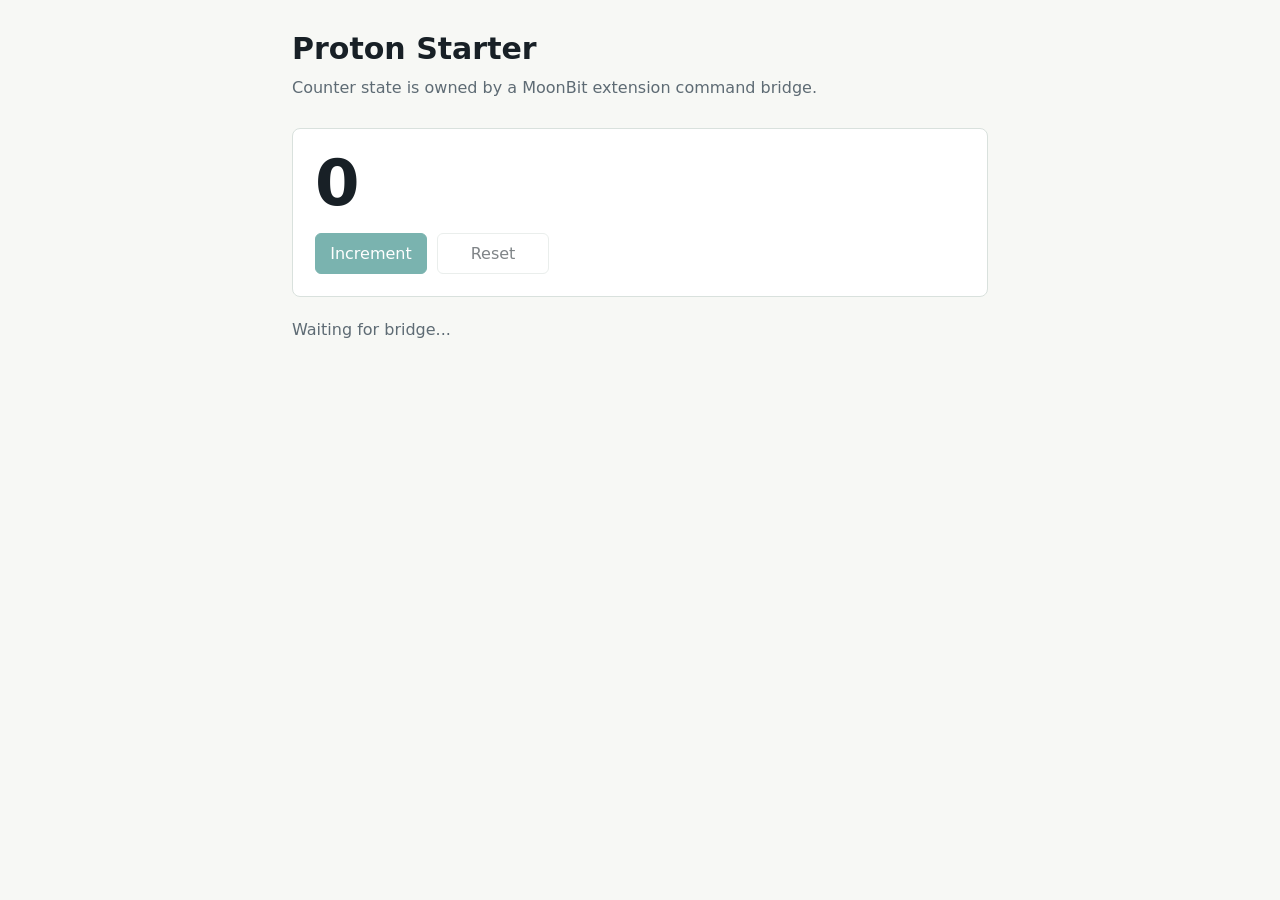
==== commit 5ce49b47: "chore: regenerate project with proton_cli 0.1.6" ====
--- a/app/app.html
+++ b/app/app.html
@@ -1,58 +1,196 @@
 <!doctype html>
 <html lang="en">
-    <head>
-        <meta charset="utf-8" />
-        <meta name="viewport" content="width=device-width, initial-scale=1" />
-        <link rel="stylesheet" href="app.css" />
-    </head>
-    <body>
-        <main class="app">
-            <header class="topbar">
-                <div>
-                    <h1>Proton Starter</h1>
-                    <p class="muted" id="subtitle">Native window ready</p>
-                </div>
-                <div class="toolbar">
-                    <button id="tick">Count</button>
-                    <button id="theme" class="secondary">Theme</button>
-                    <button id="reset" class="danger">Reset</button>
-                </div>
-            </header>
+  <head>
+    <meta charset="UTF-8" />
+    <meta name="viewport" content="width=device-width, initial-scale=1.0" />
+    <title>Proton Starter</title>
+    <style>
+      :root {
+        color-scheme: light dark;
+        --bg: #f7f8f5;
+        --ink: #182026;
+        --muted: #5e6b74;
+        --panel: #ffffff;
+        --line: #d9e1dd;
+        --accent: #0f766e;
+        --accent-2: #9a3412;
+        --ok: #13795b;
+        --err: #b42318;
+      }
 
-            <section class="grid">
-                <div class="panel">
-                    <h2>Tasks</h2>
-                    <form class="row" id="taskForm">
-                        <input id="taskInput" placeholder="New task" autocomplete="off" />
-                        <button>Add</button>
-                    </form>
-                    <div id="tasks" class="tasks"></div>
-                </div>
+      @media (prefers-color-scheme: dark) {
+        :root {
+          --bg: #111817;
+          --ink: #eef5f2;
+          --muted: #a4b4ae;
+          --panel: #17211f;
+          --line: #2a3a36;
+          --accent: #2dd4bf;
+          --accent-2: #fb923c;
+          --ok: #5ee0a8;
+          --err: #ff8a80;
+        }
+      }
 
-                <aside class="panel">
-                    <h2>Session</h2>
-                    <div class="stats">
-                        <div class="stat">
-                            <span class="muted">Clicks</span>
-                            <strong id="count">0</strong>
-                        </div>
-                        <div class="stat">
-                            <span class="muted">Tasks</span>
-                            <strong id="taskCount">0</strong>
-                        </div>
-                        <div class="stat">
-                            <span class="muted">Done</span>
-                            <strong id="doneCount">0</strong>
-                        </div>
-                    </div>
-                    <div class="stat">
-                        <span class="muted">Clock</span>
-                        <strong id="clock">--:--:--</strong>
-                    </div>
-                    <div class="log" id="log"></div>
-                </aside>
-            </section>
-        </main>
-        <script src="app.js"></script>
-    </body>
+      * {
+        box-sizing: border-box;
+      }
+
+      body {
+        margin: 0;
+        min-height: 100vh;
+        background: var(--bg);
+        color: var(--ink);
+        font-family: "Segoe UI", system-ui, sans-serif;
+      }
+
+      main {
+        width: min(760px, 100%);
+        margin: 0 auto;
+        padding: 32px;
+      }
+
+      h1 {
+        margin: 0 0 8px;
+        font-size: 30px;
+        line-height: 1.15;
+      }
+
+      p {
+        margin: 0;
+        color: var(--muted);
+        line-height: 1.6;
+      }
+
+      .counter {
+        display: grid;
+        gap: 18px;
+        margin: 28px 0 20px;
+        padding: 22px;
+        border: 1px solid var(--line);
+        border-radius: 8px;
+        background: var(--panel);
+      }
+
+      .value {
+        font-size: 64px;
+        font-weight: 700;
+        line-height: 1;
+      }
+
+      .toolbar {
+        display: flex;
+        gap: 10px;
+        flex-wrap: wrap;
+      }
+
+      button {
+        min-width: 112px;
+        border: 1px solid var(--accent);
+        background: var(--accent);
+        color: white;
+        border-radius: 6px;
+        padding: 10px 14px;
+        font: inherit;
+        cursor: pointer;
+      }
+
+      button.secondary {
+        border-color: var(--line);
+        background: var(--panel);
+        color: var(--ink);
+      }
+
+      button:disabled {
+        cursor: not-allowed;
+        opacity: 0.55;
+      }
+
+      .status {
+        margin-top: 12px;
+        color: var(--muted);
+      }
+
+      .ok {
+        color: var(--ok);
+      }
+
+      .err {
+        color: var(--err);
+      }
+    </style>
+  </head>
+  <body>
+    <main>
+      <h1>Proton Starter</h1>
+      <p>Counter state is owned by a MoonBit extension command bridge.</p>
+
+      <section class="counter" aria-label="Counter">
+        <div id="value" class="value">0</div>
+        <div class="toolbar">
+          <button id="increment" disabled>Increment</button>
+          <button id="reset" class="secondary" disabled>Reset</button>
+        </div>
+      </section>
+
+      <p id="status" class="status">Waiting for bridge...</p>
+    </main>
+
+    <script>
+      const valueEl = document.querySelector("#value");
+      const statusEl = document.querySelector("#status");
+      const incrementButton = document.querySelector("#increment");
+      const resetButton = document.querySelector("#reset");
+
+      function setStatus(text, kind = "") {
+        statusEl.textContent = text;
+        statusEl.className = kind ? `status ${kind}` : "status";
+      }
+
+      function setEnabled(enabled) {
+        incrementButton.disabled = !enabled;
+        resetButton.disabled = !enabled;
+      }
+
+      async function invoke(name, payload = {}) {
+        return window.__MoonBit__.core.invokeOp(`ext:counter/${name}`, payload);
+      }
+
+      async function refresh() {
+        const reply = await invoke("get");
+        valueEl.textContent = String(reply.value);
+      }
+
+      async function run(name) {
+        setEnabled(false);
+        try {
+          const reply = await invoke(name);
+          valueEl.textContent = String(reply.value);
+          setStatus("Bridge ready", "ok");
+        } catch (error) {
+          setStatus(String(error), "err");
+        } finally {
+          setEnabled(true);
+        }
+      }
+
+      function waitForBridge(attempt = 0) {
+        if (window.__MoonBit__?.core?.invokeOp) {
+          setEnabled(true);
+          setStatus("Bridge ready", "ok");
+          void refresh();
+          return;
+        }
+        if (attempt > 100) {
+          setStatus("Bridge timed out", "err");
+          return;
+        }
+        window.setTimeout(() => waitForBridge(attempt + 1), 25);
+      }
+
+      incrementButton.addEventListener("click", () => void run("increment"));
+      resetButton.addEventListener("click", () => void run("reset"));
+      window.addEventListener("load", () => waitForBridge());
+    </script>
+  </body>
 </html>
